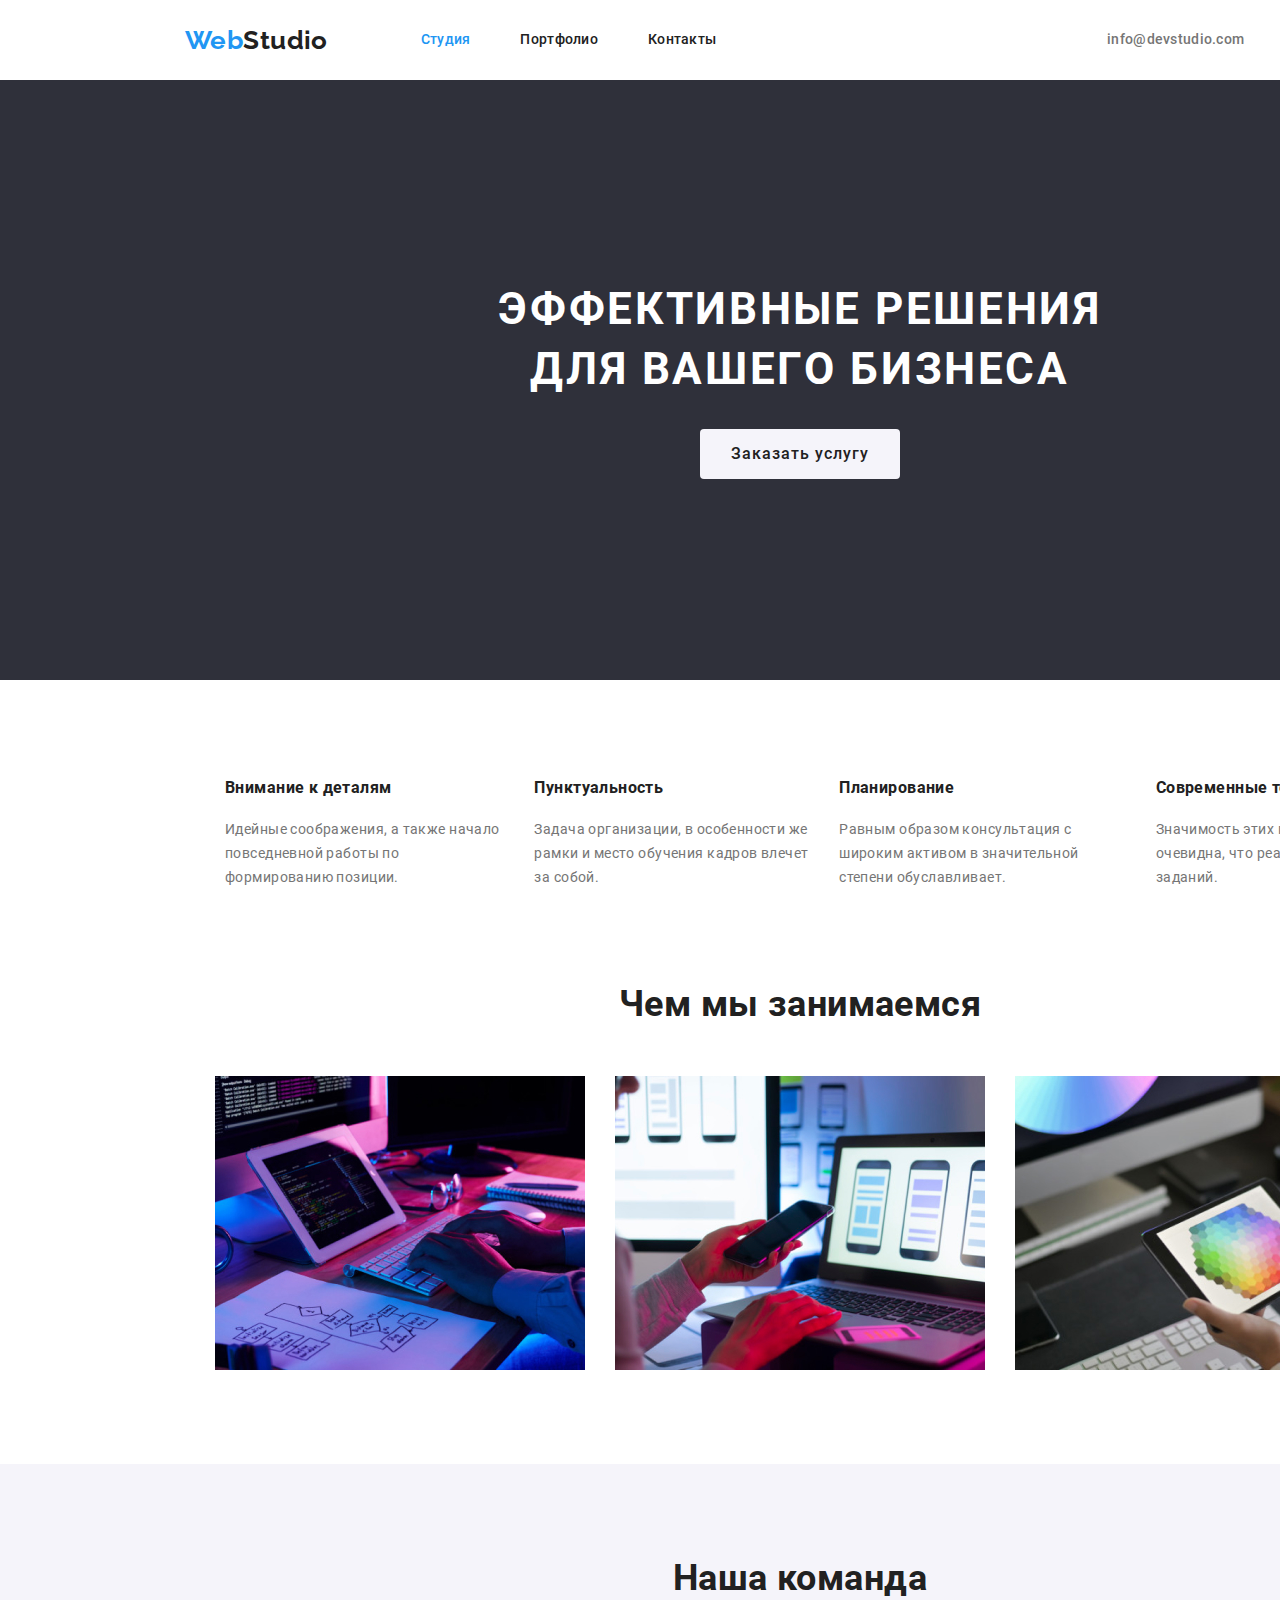
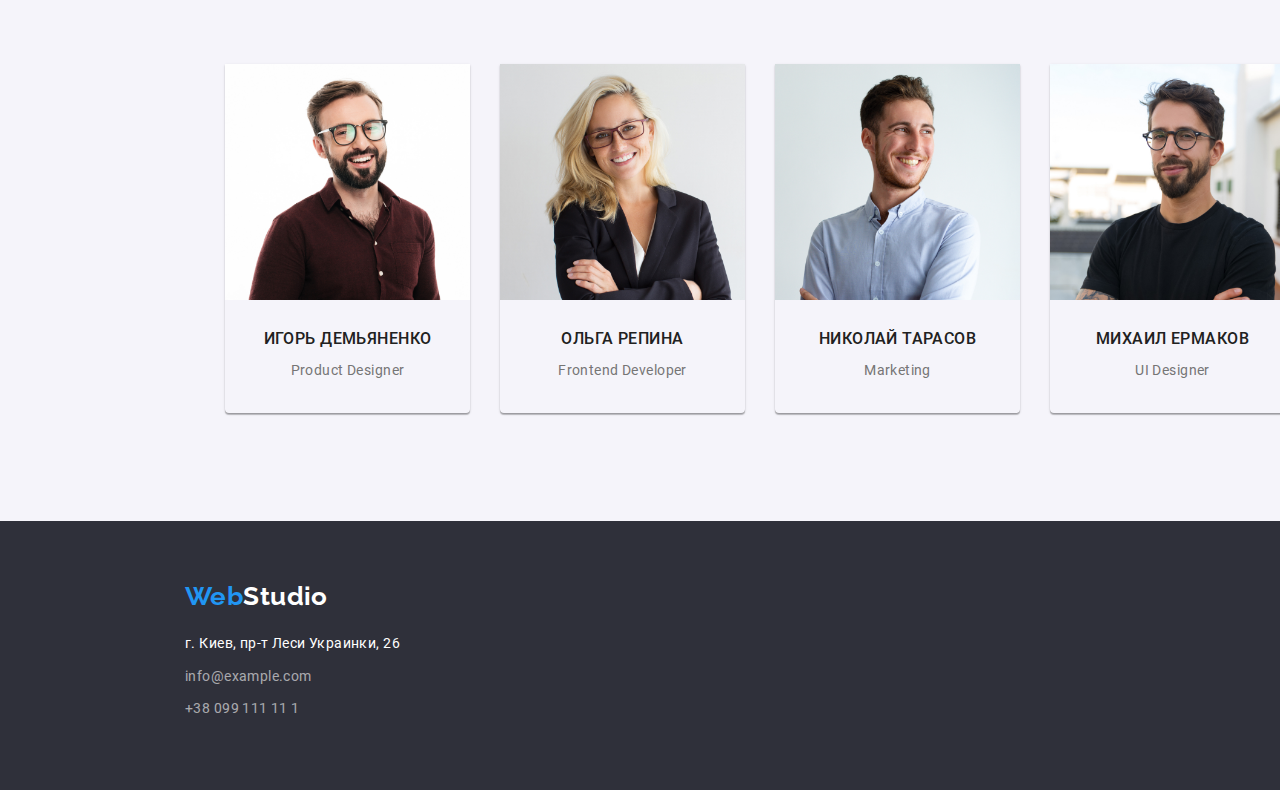
==== index.html @ dc30c41e "Start case" ====
<!DOCTYPE html>
<html lang="ru">
  <head>
    <meta charset="UTF-8" />
    <meta name="viewport" content="width=device-width, initial-scale=1.0" />
    <title>WebStudio</title>
    <link href="https://fonts.googleapis.com/css2?family=Raleway:wght@700&display=swap" rel="stylesheet">
    <link rel="stylesheet" href="normalize.css">
    <link rel="stylesheet" href="./css/styles.css" />
  </head>
  <body>
    <div class="container header-container">
    <header class="header">
      <nav class="header-items main-1200">
        <a href="#company" class="link-logo-h"><span class="web">Web</span>Studio</a>
        <ul class="menu">
          <li class="menu-item"><a href="index.html" class="menu-nav studio">Студия</a></li>
          <li class="menu-item"><a href="portfolio.html" class="menu-nav">Портфолио</a></li>
          <li class="menu-item"><a href="#contacts" class="menu-nav">Контакты</a></li>
        </ul>
        <ul class="auth">
          <li class="auth-item"><a href="mailto:info@devstudio.com" class="e-address">info@devstudio.com</a></li>
          <li class="auth-item"><a href="tel:+380961111111" class="e-address">+38 096 111 11 11</a></li>
        </ul>
      </nav>
    </header>
  </div>
    <main>
    <div class="container">
      <section class="hero">
        <h1 class="hero-title main-1200">эффективные решения <br>для вашего бизнеса</h1>
        <button class="btn">Заказать услугу</button>
      </section>
    </div>
    <div class="container">
      <section class="CompanyValues main-1200">
        <h2 hidden>Скрытый Заголовок</h2>
        <ul class="menu-values">
          <li class="values">
            <h3 class="features">Внимание к деталям</h3>
            <p class="main-text">
              Идейные соображения, а также начало повседневной работы по
              формированию позиции.
            </p></li>
          <li class="values">
            <h3 class="features">Пунктуальность</h3>
            <p class="main-text">
              Задача организации, в особенности же рамки и место обучения кадров
              влечет за собой.
            </p></li>
          <li class="values">
            <h3 class="features">Планирование</h3>
            <p class="main-text">
              Равным образом консультация с широким активом в значительной степени
              обуславливает.
            </p></li>
          <li class="values">
            <h3 class="features">Современные технологии</h3>
            <p class="main-text">
              Значимость этих проблем настолько очевидна, что реализация плановых
              заданий.
            </p></li>
        </ul>
        </section>
      </div>
      <div class="container">
        <section class="main-1200">
          <h2 class="section-title">Чем мы занимаемся</h2>
          <ul class="our-work">
            <li><img src="images/img(7).jpg" width="370" height="294" alt="ПК" /></li>
            <li><img src="images/img(1).jpg" width="370" height="294" alt="Лептоп" /></li>
            <li><img src="images/img(2).jpg" width="370" height="294" alt="Таблет" /></li>
          </ul>
        </section>
      </div>
      <div class="container our-crew">
      <section class="main-1200"> 
          <h2 class="section-title team-members">Наша команда</h2>
        <ul class="team">
            <li class="members">
              <img src="images/img(3).jpg" width="270" height="260" alt="Игорь Демьяненко" />
              <h3 class="names">Игорь Демьяненко</h3>
                <p class="profession" lang="en">Product Designer</p></li>
            <li class="members">
              <img src="images/img(4).jpg" width="270" height="260" alt="Ольга Репина" />
              <h3 class="names">Ольга Репина</h3>
                <p class="profession" lang="en">Frontend Developer</p></li>
            <li class="members">
              <img src="images/img(5).jpg" width="270" height="260" alt="Николай тарасов" />
              <h3 class="names">Николай тарасов</h3>
                <p class="profession" lang="en">Marketing</p></li>
            <li class="members">
              <img src="images/img(6).jpg" width="270" height="260" alt="Михаил Ермаков" />
              <h3 class="names">Михаил Ермаков</h3>
                <p class="profession" lang="en">UI Designer</p></li>
          </ul>
        </section>
      </div>
      </main>
      <div class="container">
      <footer class="basement">
        <div class="main-1200">
        <a href="#company" class="link-logo-f"><span class="web">Web</span>Studio</a>
      <address class="address-accent">
        <ul class="menu-address">
          <li class="item-address"><a href="https://goo.gl/maps/876GTmh62noZVfSe7" target="blank" rel="noopener noreferer" class="link-address">г. Киев, пр-т Леси Украинки, 26
            </a></li>
          <li class="item-address"><a href="mailto:" class="link-footer">info@example.com</a></li>
          <li class="item-address"><a href="tel:+38099111111" class="link-footer">+38 099 111 11 1</a></li>
        </ul>
      </address>
      </div>
    </footer>
    </div>
  </body>
</html>
---- css/styles.css ----
/* roboto-regular - latin_cyrillic */
@font-face {
  font-family: "Roboto";
  font-style: normal;
  font-weight: 400;
  src: url("../fonts/roboto/roboto/roboto-v20-latin_cyrillic-regular.eot"); /* IE9 Compat Modes */
  src: local("Roboto"), local("Roboto-Regular"),
    url("../fonts/roboto/roboto-v20-latin_cyrillic-regular.eot?#iefix")
      format("embedded-opentype"),
    /* IE6-IE8 */ url("../fonts/roboto/roboto-v20-latin_cyrillic-regular.woff2")
      format("woff2"),
    /* Super Modern Browsers */
      url("../fonts/roboto/roboto-v20-latin_cyrillic-regular.woff")
      format("woff"),
    /* Modern Browsers */
      url("../fonts/roboto/roboto-v20-latin_cyrillic-regular.ttf")
      format("truetype"),
    /* Safari, Android, iOS */
      url("../fonts/roboto/roboto-v20-latin_cyrillic-regular.svg#Roboto")
      format("svg"); /* Legacy iOS */
}
/* roboto-500 - latin_cyrillic */
@font-face {
  font-family: "Roboto";
  font-style: normal;
  font-weight: 500;
  src: url("../fonts/roboto/roboto-v20-latin_cyrillic-500.eot"); /* IE9 Compat Modes */
  src: local("Roboto Medium"), local("Roboto-Medium"),
    url("../fonts/roboto/roboto-v20-latin_cyrillic-500.eot?#iefix")
      format("embedded-opentype"),
    /* IE6-IE8 */ url("../fonts/roboto/roboto-v20-latin_cyrillic-500.woff2")
      format("woff2"),
    /* Super Modern Browsers */
      url("../fonts/roboto/roboto-v20-latin_cyrillic-500.woff") format("woff"),
    /* Modern Browsers */
      url("../fonts/roboto/roboto-v20-latin_cyrillic-500.ttf")
      format("truetype"),
    /* Safari, Android, iOS */
      url("../fonts/roboto/roboto-v20-latin_cyrillic-500.svg#Roboto")
      format("svg"); /* Legacy iOS */
}
/* roboto-700 - latin_cyrillic */
@font-face {
  font-family: "Roboto";
  font-style: normal;
  font-weight: 700;
  src: url("../fonts/roboto/roboto-v20-latin_cyrillic-700.eot"); /* IE9 Compat Modes */
  src: local("Roboto Bold"), local("Roboto-Bold"),
    url("../fonts/roboto/roboto-v20-latin_cyrillic-700.eot?#iefix")
      format("embedded-opentype"),
    /* IE6-IE8 */ url("../fonts/roboto/roboto-v20-latin_cyrillic-700.woff2")
      format("woff2"),
    /* Super Modern Browsers */
      url("../fonts/roboto/roboto-v20-latin_cyrillic-700.woff") format("woff"),
    /* Modern Browsers */
      url("../fonts/roboto/roboto-v20-latin_cyrillic-700.ttf")
      format("truetype"),
    /* Safari, Android, iOS */
      url("../fonts/roboto/roboto-v20-latin_cyrillic-700.svg#Roboto")
      format("svg"); /* Legacy iOS */
}

:root {
  --main-text-cl: #212121;
  --accent-text-cl: #2196f3;
  --grey: #757575;
  --white: #ffffff;
  --background: #2f303a;
  --footer: rgba(255, 255, 255, 0.6);
  --button: #f5f4fa;
  --body-background: #ffffff;
  --section-crew: #f5f4fa;
}
html {
  box-sizing: border-box;
}
body {
  font-family: "Roboto", sans-serif;
  font-size: 14px;
  line-height: 1.71;
  letter-spacing: 0.03em;
  color: var(--main-text-cl);
  background-color: var(--body-background);
  margin: 0px;
  padding: 0px;
}
h1,
h2,
h3,
p {
  margin-top: 0;
}
img {
  display: block;
  height: auto;
  max-width: 100%;
}
.visually-hidden {
  position: absolute !important;
  clip: rect(1px 1px 1px 1px);
  clip: rect(1px, 1px, 1px, 1px);
  padding: 0 !important;
  border: 0 !important;
  height: 1px !important;
  width: 1px !important;
  overflow: hidden;
}

.container {
  width: 1600px;
  margin-right: auto;
  margin-left: auto;
}
.header {
  background-color: var(--white);
  display: flex;
  align-items: center;
  height: 80px;
  justify-content: left;
}
.link-logo-h {
  font-family: "Raleway", sans-serif;
  font-weight: 700;
  font-size: 26px;
  line-height: 1.19;
  text-decoration: none;
  font-style: normal;
  color: var(--main-text-cl);
}
ul {
  list-style: none;
}
.header-items {
  display: flex;
  align-items: center;
}

.menu {
  display: inline-block;
  display: flex;
  padding: 0px;
  padding-left: 93px;
}
.menu li:not(:last-child) {
  padding-right: 50px;
}

.menu-nav {
  font-weight: 500;
  line-height: 1.142px;
  letter-spacing: 0.02em;
  text-decoration: none;
  font-style: normal;
  color: inherit;
  display: block;
}
.auth li:not(:last-child) {
  /* margin-right: 50px; */
  padding-right: 50px;
}
.auth {
  display: flex;
  margin-left: auto;
}

.e-address {
  font-weight: 500;
  line-height: 1.142px;
  letter-spacing: 0.02em;
  color: inherit;
  text-decoration: none;
  color: var(--grey);
}
.hero {
  background-color: var(--background);
  height: 600px;
  text-align: center;
}
.hero-title {
  color: var(--white);
  font-weight: 900;
  font-size: 44px;
  line-height: 1.36;
  letter-spacing: 0.06em;
  text-transform: uppercase;
  background-color: var(--background);
  text-align: center;
  padding-top: 200px;
}
.btn {
  font-family: inherit;
  font-weight: 500;
  font-size: 16px;
  line-height: 1.87;
  align-items: center;
  text-align: center;
  letter-spacing: 0.06em;
  color: var(--main-text-cl);
  background-color: var(--button);
  border-radius: 4px;
  border-color: inherit;
  box-shadow: none;
  border: none;
  width: 200px;
  height: 50px;
}
.btn-nav:hover,
.btn-nav:focus,
.btn:hover,
.btn:focus {
  color: var(--white);
  background-color: var(--accent-text-cl);
  font-weight: 700;
}
.menu-values {
  display: flex;
  padding-top: 94px;
  padding-bottom: 94px;
  justify-content: center;
  margin: 0;
}
.values {
  /* width: 270px; */
}
.values:not(:last-child) {
  padding-right: 30px;
}
.featues {
  padding-bottom: 10px;
}
.main-text {
  line-height: 1.71;
  letter-spacing: 0.03em;
  color: var(--grey);
  margin: 0;
}
.section-title {
  font-weight: 700;
  font-size: 36px;
  text-align: center;
  line-height: 1.166;
  color: var(--main-text-cl);
  padding-bottom: 50px;
  margin: 0;
}
.our-work {
  display: flex;
  justify-content: center;
  padding: 0;
  margin: 0;
  padding-bottom: 94px;
}
.our-work li:not(:last-child) {
  padding-right: 30px;
}
.our-crew {
  background-color: var(--section-crew);
  padding-top: 94px;
  padding-bottom: 94px;
}

/* .team-members {
  box-sizing: border-box;
  margin-right: 30px;
  width: calc(100% / 4 - 30px);
} */
.team {
  display: flex;
  flex-wrap: wrap;
  margin-right: -30px;
  /* justify-content: center; */
}
.members {
  box-sizing: border-box;
  text-align: center;
  flex-basis: calc(100% / 4 - 60px);
  box-shadow: 0px 1px 3px rgba(0, 0, 0, 0.12), 0px 1px 1px rgba(0, 0, 0, 0.14),
    0px 2px 1px rgba(0, 0, 0, 0.2);
  border-radius: 0px 0px 4px 4px;
  justify-content: center;
  padding-bottom: 30px;
  margin-right: 30px;
  margin-top: 0;
  margin-bottom: 0;
}
.names {
  font-style: normal;
  font-weight: 500;
  line-height: 1.14;
  text-transform: uppercase;
  padding-bottom: 10px;
  padding-top: 30px;
  margin: 0;
}
.profession {
  color: var(--grey);
  margin: 0;
  padding-bottom: 30;
}
.basement {
  background-color: var(--background);
  color: var(--white);
  display: flex;
  flex-direction: column;
}
.link-address {
  font-style: normal;
  text-decoration: none;
  color: var(--white);
  font-family: Roboto;
}
.link-footer {
  color: var(--footer);
  font-style: normal;
  text-decoration: none;
}
.link-footer:hover,
.link-address:hover,
.link-footer:focus,
.link-address:focus,
nav .studio,
nav .portfolio,
nav .contacts,
.menu-nav:hover,
.menu-nav:focus,
.e-address:hover,
.e-address:focus {
  color: var(--accent-text-cl);
}
.menu-nav a.current:visited {
  color: var(--accent-text-cl);
}

.link-logo-f {
  display: inline-block;
  font-family: "Raleway", sans-serif;
  font-weight: 700;
  font-size: 26px;
  line-height: 1.19;
  text-decoration: none;
  font-style: normal;
  color: var(--white);
  margin: 0;
  padding: 0;

  padding-top: 60px;
  padding-bottom: 20px;
}
.menu-address {
  margin: 0;
  padding: 0;
  padding-bottom: 60px;
}
.item-address {
  padding-bottom: 9px;
}
.menu-address .item-address :not(:last-child) {
  display: inline-block;
  padding-bottom: 9px;
}
.web {
  color: var(--accent-text-cl);
}

/* Styles for portfolio page */
.btn-box {
  display: inline-block;
  display: flex;
  justify-content: center;
  padding-bottom: 50px;
  padding-top: 174px;
  margin: 0;
}
.btn-nav {
  font-family: inherit;
  font-weight: 500;
  font-size: 16px;
  line-height: 1.87;
  align-items: center;
  text-align: center;
  letter-spacing: 0.06em;
  color: var(--main-text-cl);
  background-color: var(--button);
  border-radius: 4px;
  border-color: inherit;
  box-shadow: none;
  background: #f5f4fa;
  border: none;
  padding: 6px 22px;
}
.btn-box li:not(:last-child) {
  margin-right: 8px;
}
.projects-headline {
  font-weight: 700;
  font-size: 18px;
  line-height: 2;
  letter-spacing: 0.06em;
  color: var(--main-text-cl);
  padding-top: 20px;
  padding-left: 24px;
  padding-right: 4px;
  margin: 0;
}
.menu-projects {
  display: flex;
  flex-wrap: wrap;
  margin-top: 0;
  margin-bottom: 0;
  margin-right: -30px;
  margin-bottom: -30;
  padding-bottom: 94px;
  justify-content: center;
}
.projects {
  box-sizing: border-box;
  width: 370px;
  border: 1px solid #eeeeee;
  margin-right: 30px;
  width: calc(100% / 3 - 30px);
  margin-bottom: 30px;
}

.menu-projects:nth-child(3n) {
  margin-right: 0;
}
/* .menu-projects:nth-last-child(-n + 3) {
  margin-bottom: 0;
} */
.menu-projects:not(:nth-last-child(-n + 3)) {
  margin-bottom: 0px;
}

.direction {
  margin: 0;
  display: inline-block;
  text-decoration: none;
  font-style: normal;
  padding-left: 24px;
  padding-bottom: 20px;
  color: var(--grey);
}
.projects-link {
  font-style: normal;
  text-decoration: none;
}
.portfolio-section {
  padding-bottom: 0;
}
.main-1200 {
  width: 1230px;
  margin-right: auto;
  margin-left: auto;
  padding-left: 15px;
  padding-right: 15px;
}
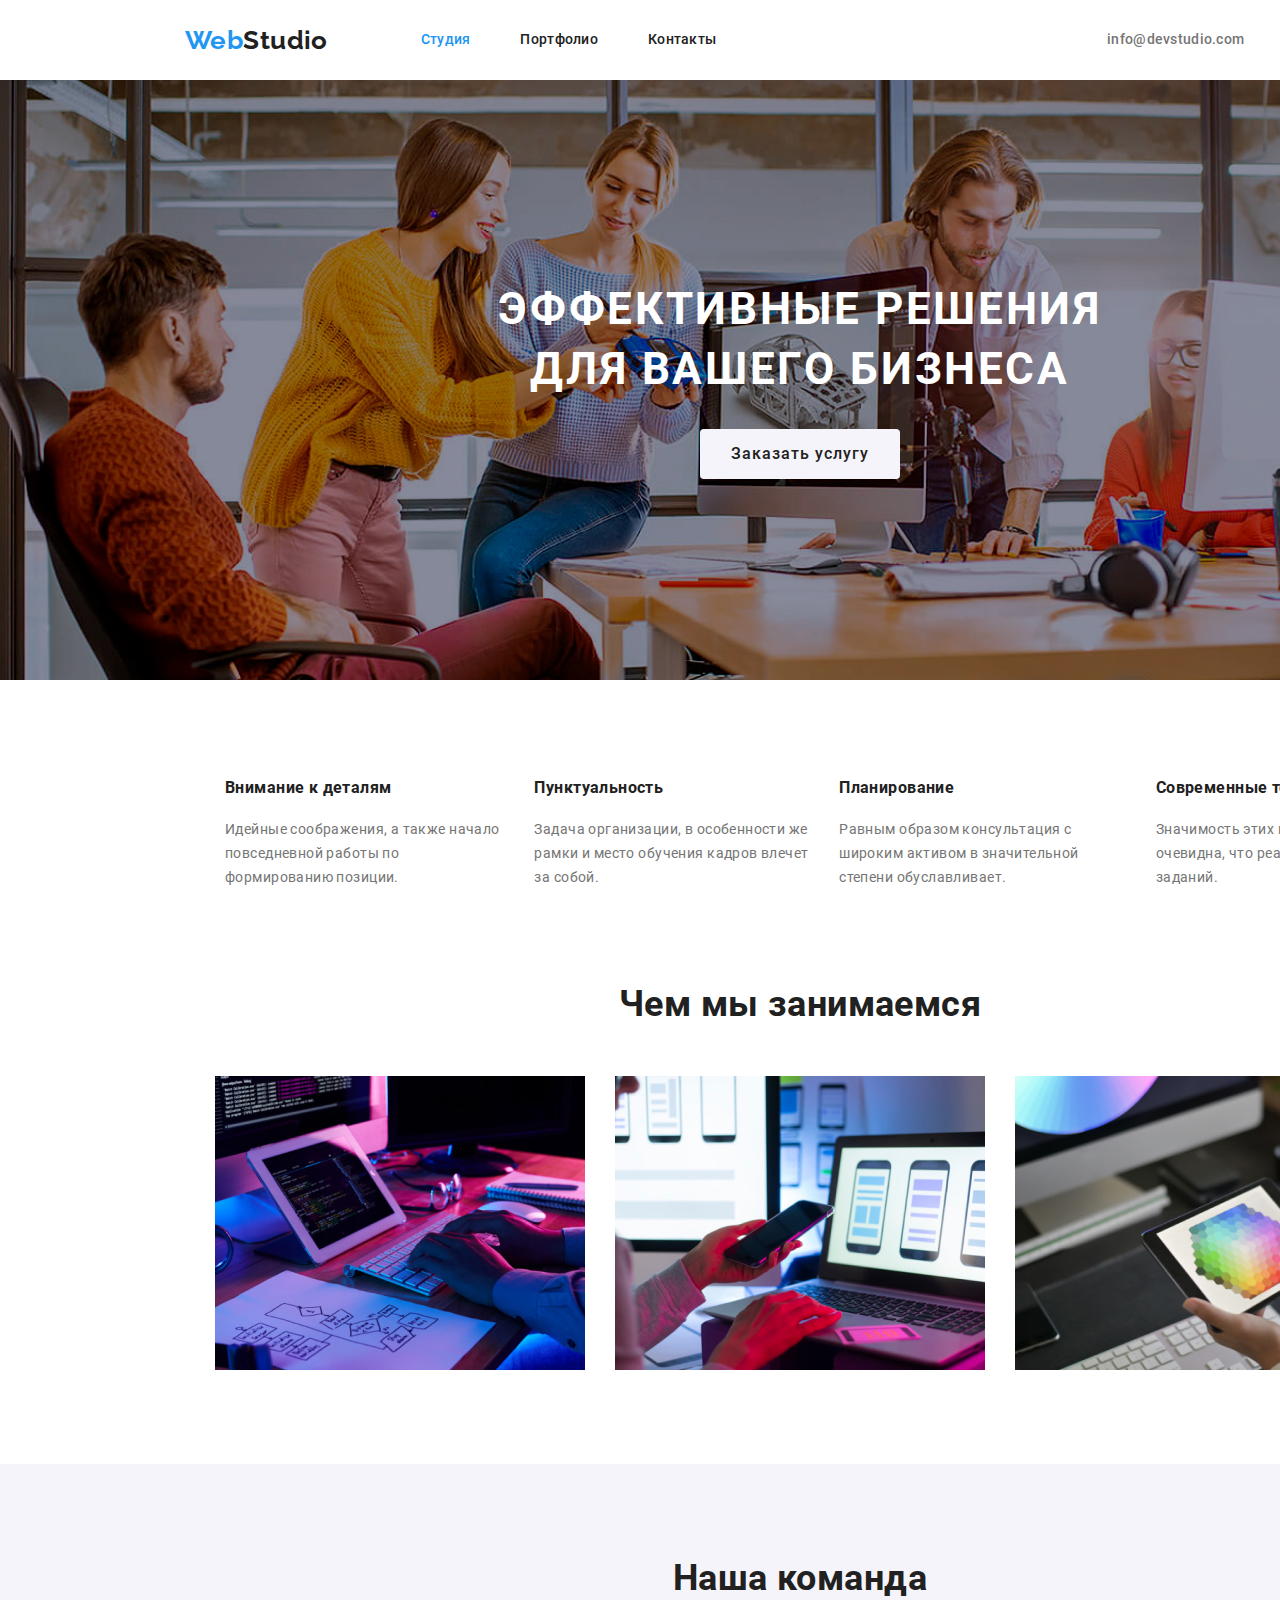
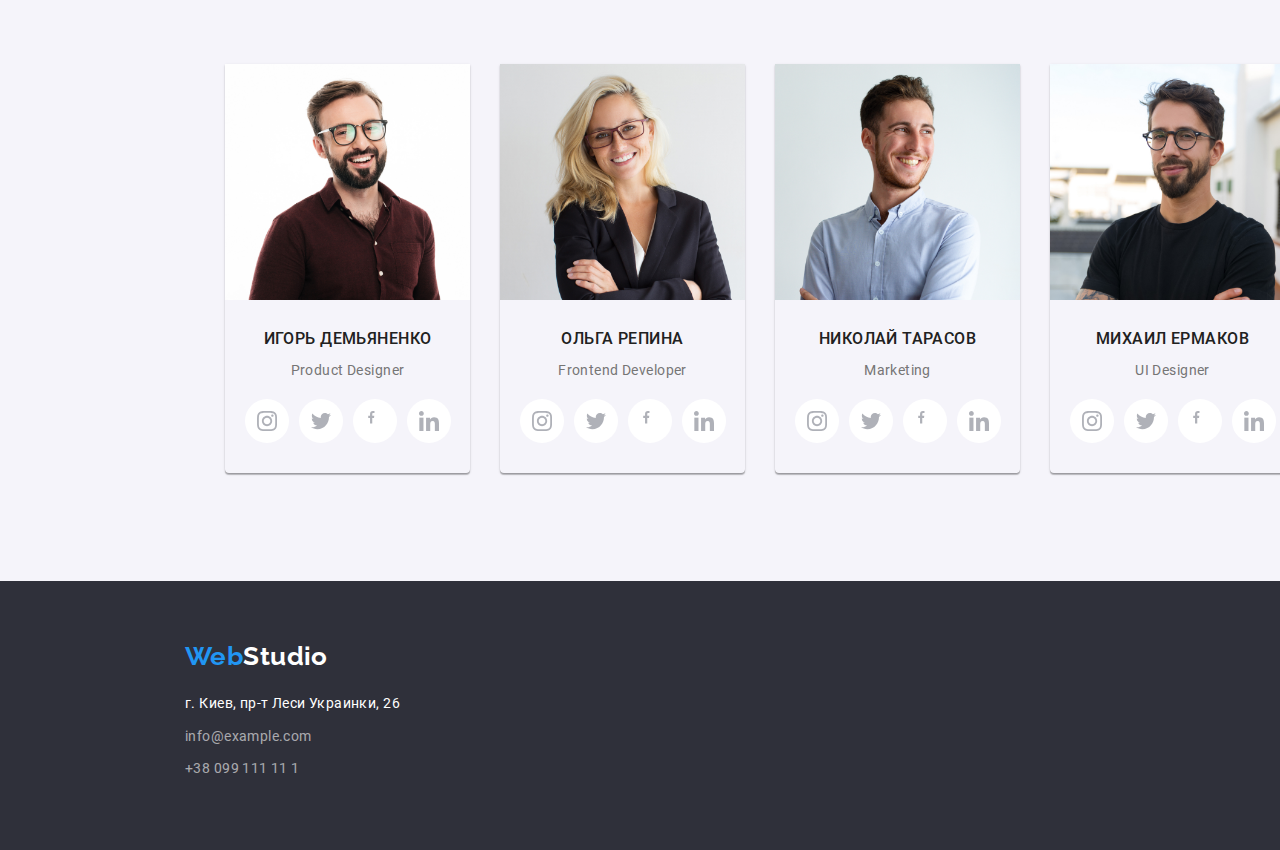
==== commit 557b5118: "icons commit" ====
--- a/index.html
+++ b/index.html
@@ -19,8 +19,8 @@
           <li class="menu-item"><a href="#contacts" class="menu-nav">Контакты</a></li>
         </ul>
         <ul class="auth">
-          <li class="auth-item"><a href="mailto:info@devstudio.com" class="e-address">info@devstudio.com</a></li>
-          <li class="auth-item"><a href="tel:+380961111111" class="e-address">+38 096 111 11 11</a></li>
+          <li class="auth-item"><a href="mailto:info@devstudio.com" class="e-address ">info@devstudio.com</a></li>
+          <li class="auth-item"><a href="tel:+380961111111" class="e-address ">+38 096 111 11 11</a></li>
         </ul>
       </nav>
     </header>
@@ -29,7 +29,7 @@
     <div class="container">
       <section class="hero">
         <h1 class="hero-title main-1200">эффективные решения <br>для вашего бизнеса</h1>
-        <button class="btn">Заказать услугу</button>
+        <button class="hero-button">Заказать услугу</button>
       </section>
     </div>
     <div class="container">
@@ -80,19 +80,140 @@
             <li class="members">
               <img src="images/img(3).jpg" width="270" height="260" alt="Игорь Демьяненко" />
               <h3 class="names">Игорь Демьяненко</h3>
-                <p class="profession" lang="en">Product Designer</p></li>
+                <p class="profession" lang="en">Product Designer</p>
+             <ul class="social-icons">
+               <li class="social-icon">
+                 <a class="social-link" href="" target="blank" rel="noopener norferer" aria-label="instagram">
+                   <svg class="social-icons-svg">
+                     <use href="./images/svg/sprite.svg#instagram"></use>
+                   </svg>
+                 </a>
+               </li>
+              <li class="social-icon">
+                <a class="social-link" href="" target="blank" rel="noopener norferer" aria-label="twitter">
+                  <svg class="social-icons-svg">
+                    <use href="./images/svg/sprite.svg#twitter"></use>
+                  </svg>
+                </a>
+              </li>
+              <li class="social-icon">
+                <a class="social-link" href="" target="blank" rel="noopener norferer" aria-label="facebook">
+                  <svg class="social-icons-svg">
+                    <use href="./images/svg/sprite.svg#facebook"></use>
+                  </svg>
+                </a>
+              </li>
+              <li class="social-icon">
+                <a class="social-link" href="" target="blank" rel="noopener norferer" aria-label="linkedin">
+                  <svg class="social-icons-svg">
+                    <use href="./images/svg/sprite.svg#linkedin"></use>
+                  </svg>
+                </a>
+              </li>
+             </ul>
+              </li>
             <li class="members">
               <img src="images/img(4).jpg" width="270" height="260" alt="Ольга Репина" />
               <h3 class="names">Ольга Репина</h3>
-                <p class="profession" lang="en">Frontend Developer</p></li>
+                <p class="profession" lang="en">Frontend Developer</p>
+              <ul class="social-icons">
+                <li class="social-icon">
+                  <a class="social-link" href="" target="blank" rel="noopener norferer" aria-label="instagram">
+                    <svg class="social-icons-svg">
+                      <use href="./images/svg/sprite.svg#instagram"></use>
+                    </svg>
+                  </a>
+                </li>
+                <li class="social-icon">
+                  <a class="social-link" href="" target="blank" rel="noopener norferer" aria-label="twitter">
+                    <svg class="social-icons-svg">
+                      <use href="./images/svg/sprite.svg#twitter"></use>
+                    </svg>
+                  </a>
+                </li>
+                <li class="social-icon">
+                  <a class="social-link" href="" target="blank" rel="noopener norferer" aria-label="facebook">
+                    <svg class="social-icons-svg">
+                      <use href="./images/svg/sprite.svg#facebook"></use>
+                    </svg>
+                  </a>
+                </li>
+                <li class="social-icon">
+                  <a class="social-link" href="" target="blank" rel="noopener norferer" aria-label="linkedin">
+                    <svg class="social-icons-svg">
+                      <use href="./images/svg/sprite.svg#linkedin"></use>
+                    </svg>
+                  </a>
+                </li>
+              </ul></li>
             <li class="members">
               <img src="images/img(5).jpg" width="270" height="260" alt="Николай тарасов" />
               <h3 class="names">Николай тарасов</h3>
-                <p class="profession" lang="en">Marketing</p></li>
+                <p class="profession" lang="en">Marketing</p>
+              <ul class="social-icons">
+                <li class="social-icon">
+                  <a class="social-link" href="" target="blank" rel="noopener norferer" aria-label="instagram">
+                    <svg class="social-icons-svg">
+                      <use href="./images/svg/sprite.svg#instagram"></use>
+                    </svg>
+                  </a>
+                </li>
+                <li class="social-icon">
+                  <a class="social-link" href="" target="blank" rel="noopener norferer" aria-label="twitter">
+                    <svg class="social-icons-svg">
+                      <use href="./images/svg/sprite.svg#twitter"></use>
+                    </svg>
+                  </a>
+                </li>
+                <li class="social-icon">
+                  <a class="social-link" href="" target="blank" rel="noopener norferer" aria-label="facebook">
+                    <svg class="social-icons-svg">
+                      <use href="./images/svg/sprite.svg#facebook"></use>
+                    </svg>
+                  </a>
+                </li>
+                <li class="social-icon">
+                  <a class="social-link" href="" target="blank" rel="noopener norferer" aria-label="linkedin">
+                    <svg class="social-icons-svg">
+                      <use href="./images/svg/sprite.svg#linkedin"></use>
+                    </svg>
+                  </a>
+                </li>
+              </ul></li>
             <li class="members">
               <img src="images/img(6).jpg" width="270" height="260" alt="Михаил Ермаков" />
               <h3 class="names">Михаил Ермаков</h3>
-                <p class="profession" lang="en">UI Designer</p></li>
+                <p class="profession" lang="en">UI Designer</p>
+              <ul class="social-icons">
+                <li class="social-icon">
+                  <a class="social-link" href="" target="blank" rel="noopener norferer" aria-label="instagram">
+                    <svg class="social-icons-svg">
+                      <use href="./images/svg/sprite.svg#instagram"></use>
+                    </svg>
+                  </a>
+                </li>
+                <li class="social-icon">
+                  <a class="social-link" href="" target="blank" rel="noopener norferer" aria-label="twitter">
+                    <svg class="social-icons-svg">
+                      <use href="./images/svg/sprite.svg#twitter"></use>
+                    </svg>
+                  </a>
+                </li>
+                <li class="social-icon">
+                  <a class="social-link" href="" target="blank" rel="noopener norferer" aria-label="facebook">
+                    <svg class="social-icons-svg">
+                      <use href="./images/svg/sprite.svg#facebook"></use>
+                    </svg>
+                  </a>
+                </li>
+                <li class="social-icon">
+                  <a class="social-link" href="" target="blank" rel="noopener norferer" aria-label="linkedin">
+                    <svg class="social-icons-svg">
+                      <use href="./images/svg/sprite.svg#linkedin"></use>
+                    </svg>
+                  </a>
+                </li>
+              </ul></li>
           </ul>
         </section>
       </div>
--- a/css/styles.css
+++ b/css/styles.css
@@ -175,6 +175,15 @@
   background-color: var(--background);
   height: 600px;
   text-align: center;
+  background-size: cover;
+  background-repeat: no-repeat;
+  background-position: center;
+  background-image: linear-gradient(
+    to right,
+    rgba(47, 48, 58, 0.4),
+    rgba(47, 48, 58, 0.4)
+  );
+  background-image: url(../images/background.png);
 }
 .hero-title {
   color: var(--white);
@@ -183,11 +192,10 @@
   line-height: 1.36;
   letter-spacing: 0.06em;
   text-transform: uppercase;
-  background-color: var(--background);
   text-align: center;
   padding-top: 200px;
 }
-.btn {
+.hero-button {
   font-family: inherit;
   font-weight: 500;
   font-size: 16px;
@@ -206,8 +214,8 @@
 }
 .btn-nav:hover,
 .btn-nav:focus,
-.btn:hover,
-.btn:focus {
+.hero-button:hover,
+.hero-button:focus {
   color: var(--white);
   background-color: var(--accent-text-cl);
   font-weight: 700;
@@ -292,10 +300,38 @@
   padding-top: 30px;
   margin: 0;
 }
+
+.social-icons {
+  padding: 0;
+  display: flex;
+  justify-content: center;
+}
 .profession {
   color: var(--grey);
   margin: 0;
-  padding-bottom: 30;
+  display: block;
+  margin-bottom: 16px;
+}
+.social-icon:not(:last-child) {
+  margin-right: 10px;
+}
+.social-link {
+  display: flex;
+  justify-content: center;
+  align-items: center;
+  width: 44px;
+  height: 44px;
+  background-color: #fff;
+  border-radius: 50%;
+}
+.social-link:hover .social-icons-svg,
+.social-link:focus .social-icons-svg {
+  fill: var(--accent-text-cl);
+}
+.social-icons-svg {
+  width: 20px;
+  height: 20px;
+  fill: #afb1b8;
 }
 .basement {
   background-color: var(--background);
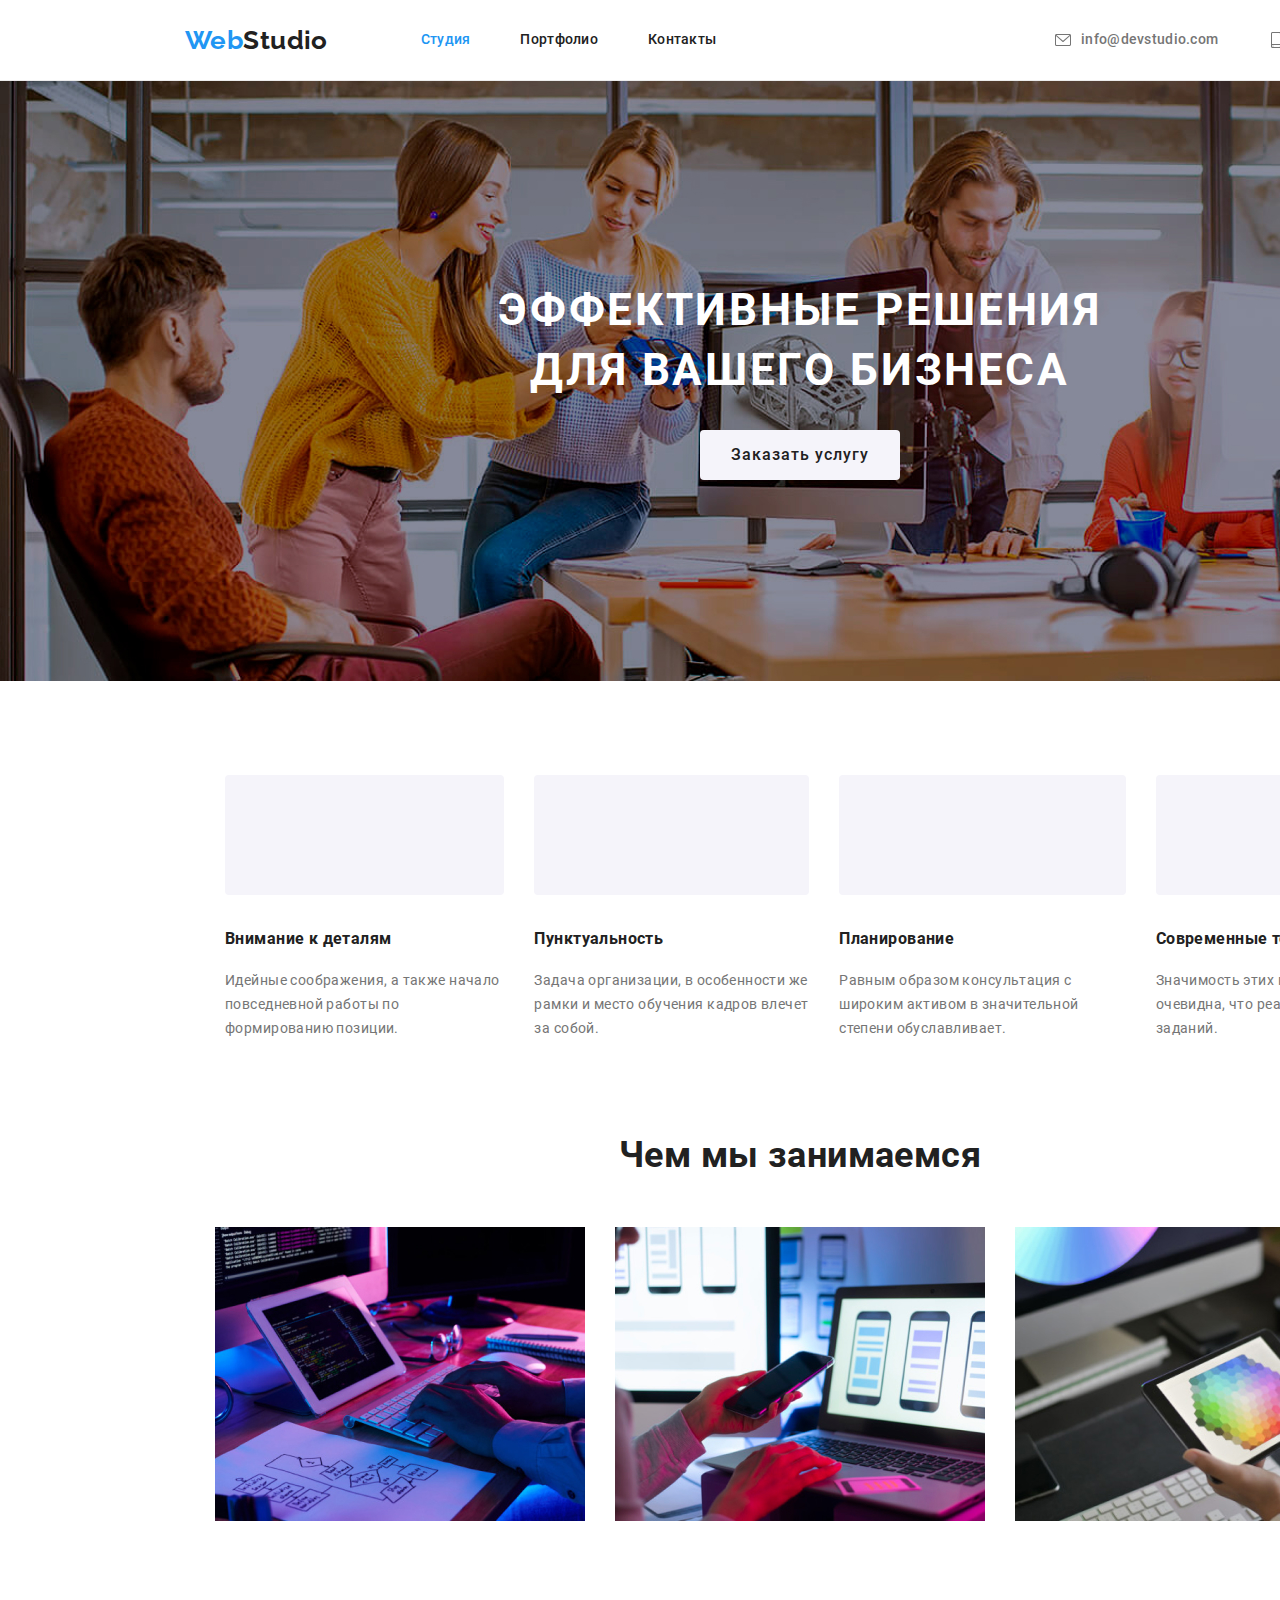
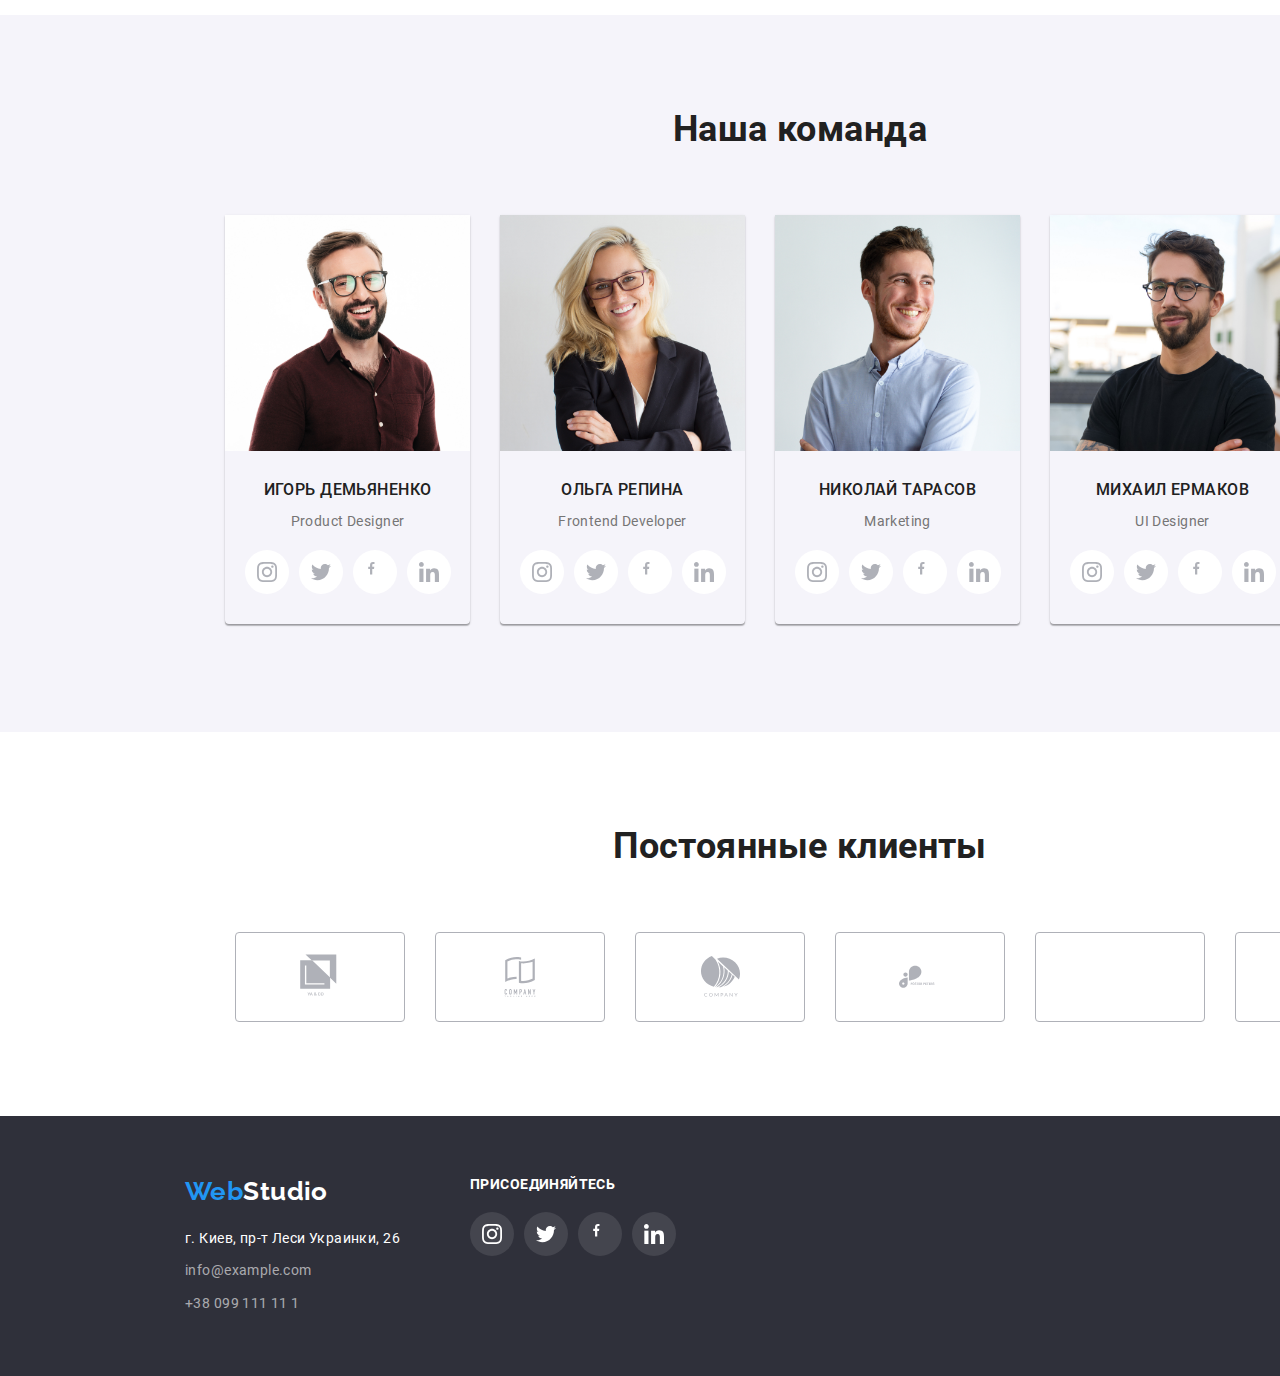
==== commit 4eedf31a: "ready homework" ====
--- a/index.html
+++ b/index.html
@@ -1,15 +1,17 @@
 <!DOCTYPE html>
 <html lang="ru">
-  <head>
-    <meta charset="UTF-8" />
-    <meta name="viewport" content="width=device-width, initial-scale=1.0" />
-    <title>WebStudio</title>
-    <link href="https://fonts.googleapis.com/css2?family=Raleway:wght@700&display=swap" rel="stylesheet">
-    <link rel="stylesheet" href="normalize.css">
-    <link rel="stylesheet" href="./css/styles.css" />
-  </head>
-  <body>
-    <div class="container header-container">
+
+<head>
+  <meta charset="UTF-8" />
+  <meta name="viewport" content="width=device-width, initial-scale=1.0" />
+  <title>WebStudio</title>
+  <link href="https://fonts.googleapis.com/css2?family=Raleway:wght@700&display=swap" rel="stylesheet">
+  <link rel="stylesheet" href="normalize.css">
+  <link rel="stylesheet" href="./css/styles.css" />
+</head>
+
+<body>
+  <div class="container header-container">
     <header class="header">
       <nav class="header-items main-1200">
         <a href="#company" class="link-logo-h"><span class="web">Web</span>Studio</a>
@@ -19,13 +21,22 @@
           <li class="menu-item"><a href="#contacts" class="menu-nav">Контакты</a></li>
         </ul>
         <ul class="auth">
-          <li class="auth-item"><a href="mailto:info@devstudio.com" class="e-address ">info@devstudio.com</a></li>
-          <li class="auth-item"><a href="tel:+380961111111" class="e-address ">+38 096 111 11 11</a></li>
+          <li class="auth-item">
+            <a href="mailto:info@devstudio.com" class="e-address ">
+              <svg class="contact-icons-svg envelope">
+                <use href="./images/svg/sprite.svg#envelope"></use>
+              </svg> info@devstudio.com</a></li>
+          <li class="auth-item">
+            <a href="tel:+380961111111" class="e-address ">
+              <svg class="contact-icons-svg smartphone">
+                <use href="./images/svg/sprite.svg#smartphone"></use>
+              </svg> +38 096 111 11 11</a>
+          </li>
         </ul>
       </nav>
     </header>
   </div>
-    <main>
+  <main>
     <div class="container">
       <section class="hero">
         <h1 class="hero-title main-1200">эффективные решения <br>для вашего бизнеса</h1>
@@ -37,58 +48,82 @@
         <h2 hidden>Скрытый Заголовок</h2>
         <ul class="menu-values">
           <li class="values">
+            <div class="icon-box">
+              <svg class="value-icons-svg antenna">
+                <use href="./images/svg/sprite.svg#antenna"></use>
+              </svg>
+            </div>
             <h3 class="features">Внимание к деталям</h3>
             <p class="main-text">
               Идейные соображения, а также начало повседневной работы по
               формированию позиции.
-            </p></li>
+            </p>
+          </li>
           <li class="values">
+            <div class="icon-box">
+              <svg class="value-icons-svg clock">
+                <use href="./images/svg/sprite.svg#clock"></use>
+              </svg>
+            </div>
             <h3 class="features">Пунктуальность</h3>
             <p class="main-text">
               Задача организации, в особенности же рамки и место обучения кадров
               влечет за собой.
-            </p></li>
+            </p>
+          </li>
           <li class="values">
+            <div class="icon-box">
+              <svg class="value-icons-svg diagram">
+                <use href="./images/svg/sprite.svg#diagram"></use>
+              </svg>
+            </div>
             <h3 class="features">Планирование</h3>
             <p class="main-text">
               Равным образом консультация с широким активом в значительной степени
               обуславливает.
-            </p></li>
+            </p>
+          </li>
           <li class="values">
+            <div class="icon-box">
+              <svg class="value-icons-svg astronaut">
+                <use href="./images/svg/sprite.svg#astronaut"></use>
+              </svg>
+            </div>
             <h3 class="features">Современные технологии</h3>
             <p class="main-text">
               Значимость этих проблем настолько очевидна, что реализация плановых
               заданий.
-            </p></li>
-        </ul>
-        </section>
-      </div>
-      <div class="container">
-        <section class="main-1200">
-          <h2 class="section-title">Чем мы занимаемся</h2>
-          <ul class="our-work">
-            <li><img src="images/img(7).jpg" width="370" height="294" alt="ПК" /></li>
-            <li><img src="images/img(1).jpg" width="370" height="294" alt="Лептоп" /></li>
-            <li><img src="images/img(2).jpg" width="370" height="294" alt="Таблет" /></li>
-          </ul>
-        </section>
-      </div>
-      <div class="container our-crew">
-      <section class="main-1200"> 
-          <h2 class="section-title team-members">Наша команда</h2>
+            </p>
+          </li>
+        </ul>
+      </section>
+    </div>
+    <div class="container">
+      <section class="main-1200">
+        <h2 class="section-title">Чем мы занимаемся</h2>
+        <ul class="our-work">
+          <li><img src="images/img(7).jpg" width="370" height="294" alt="ПК" /></li>
+          <li><img src="images/img(1).jpg" width="370" height="294" alt="Лептоп" /></li>
+          <li><img src="images/img(2).jpg" width="370" height="294" alt="Таблет" /></li>
+        </ul>
+      </section>
+    </div>
+    <div class="container our-crew">
+      <section class="main-1200">
+        <h2 class="section-title team-members">Наша команда</h2>
         <ul class="team">
-            <li class="members">
-              <img src="images/img(3).jpg" width="270" height="260" alt="Игорь Демьяненко" />
-              <h3 class="names">Игорь Демьяненко</h3>
-                <p class="profession" lang="en">Product Designer</p>
-             <ul class="social-icons">
-               <li class="social-icon">
-                 <a class="social-link" href="" target="blank" rel="noopener norferer" aria-label="instagram">
-                   <svg class="social-icons-svg">
-                     <use href="./images/svg/sprite.svg#instagram"></use>
-                   </svg>
-                 </a>
-               </li>
+          <li class="members">
+            <img src="images/img(3).jpg" width="270" height="260" alt="Игорь Демьяненко" />
+            <h3 class="names">Игорь Демьяненко</h3>
+            <p class="profession" lang="en">Product Designer</p>
+            <ul class="social-icons">
+              <li class="social-icon">
+                <a class="social-link" href="" target="blank" rel="noopener norferer" aria-label="instagram">
+                  <svg class="social-icons-svg">
+                    <use href="./images/svg/sprite.svg#instagram"></use>
+                  </svg>
+                </a>
+              </li>
               <li class="social-icon">
                 <a class="social-link" href="" target="blank" rel="noopener norferer" aria-label="twitter">
                   <svg class="social-icons-svg">
@@ -110,128 +145,219 @@
                   </svg>
                 </a>
               </li>
-             </ul>
-              </li>
-            <li class="members">
-              <img src="images/img(4).jpg" width="270" height="260" alt="Ольга Репина" />
-              <h3 class="names">Ольга Репина</h3>
-                <p class="profession" lang="en">Frontend Developer</p>
-              <ul class="social-icons">
-                <li class="social-icon">
-                  <a class="social-link" href="" target="blank" rel="noopener norferer" aria-label="instagram">
-                    <svg class="social-icons-svg">
-                      <use href="./images/svg/sprite.svg#instagram"></use>
-                    </svg>
-                  </a>
-                </li>
-                <li class="social-icon">
-                  <a class="social-link" href="" target="blank" rel="noopener norferer" aria-label="twitter">
-                    <svg class="social-icons-svg">
-                      <use href="./images/svg/sprite.svg#twitter"></use>
-                    </svg>
-                  </a>
-                </li>
-                <li class="social-icon">
-                  <a class="social-link" href="" target="blank" rel="noopener norferer" aria-label="facebook">
-                    <svg class="social-icons-svg">
-                      <use href="./images/svg/sprite.svg#facebook"></use>
-                    </svg>
-                  </a>
-                </li>
-                <li class="social-icon">
-                  <a class="social-link" href="" target="blank" rel="noopener norferer" aria-label="linkedin">
-                    <svg class="social-icons-svg">
-                      <use href="./images/svg/sprite.svg#linkedin"></use>
-                    </svg>
-                  </a>
-                </li>
-              </ul></li>
-            <li class="members">
-              <img src="images/img(5).jpg" width="270" height="260" alt="Николай тарасов" />
-              <h3 class="names">Николай тарасов</h3>
-                <p class="profession" lang="en">Marketing</p>
-              <ul class="social-icons">
-                <li class="social-icon">
-                  <a class="social-link" href="" target="blank" rel="noopener norferer" aria-label="instagram">
-                    <svg class="social-icons-svg">
-                      <use href="./images/svg/sprite.svg#instagram"></use>
-                    </svg>
-                  </a>
-                </li>
-                <li class="social-icon">
-                  <a class="social-link" href="" target="blank" rel="noopener norferer" aria-label="twitter">
-                    <svg class="social-icons-svg">
-                      <use href="./images/svg/sprite.svg#twitter"></use>
-                    </svg>
-                  </a>
-                </li>
-                <li class="social-icon">
-                  <a class="social-link" href="" target="blank" rel="noopener norferer" aria-label="facebook">
-                    <svg class="social-icons-svg">
-                      <use href="./images/svg/sprite.svg#facebook"></use>
-                    </svg>
-                  </a>
-                </li>
-                <li class="social-icon">
-                  <a class="social-link" href="" target="blank" rel="noopener norferer" aria-label="linkedin">
-                    <svg class="social-icons-svg">
-                      <use href="./images/svg/sprite.svg#linkedin"></use>
-                    </svg>
-                  </a>
-                </li>
-              </ul></li>
-            <li class="members">
-              <img src="images/img(6).jpg" width="270" height="260" alt="Михаил Ермаков" />
-              <h3 class="names">Михаил Ермаков</h3>
-                <p class="profession" lang="en">UI Designer</p>
-              <ul class="social-icons">
-                <li class="social-icon">
-                  <a class="social-link" href="" target="blank" rel="noopener norferer" aria-label="instagram">
-                    <svg class="social-icons-svg">
-                      <use href="./images/svg/sprite.svg#instagram"></use>
-                    </svg>
-                  </a>
-                </li>
-                <li class="social-icon">
-                  <a class="social-link" href="" target="blank" rel="noopener norferer" aria-label="twitter">
-                    <svg class="social-icons-svg">
-                      <use href="./images/svg/sprite.svg#twitter"></use>
-                    </svg>
-                  </a>
-                </li>
-                <li class="social-icon">
-                  <a class="social-link" href="" target="blank" rel="noopener norferer" aria-label="facebook">
-                    <svg class="social-icons-svg">
-                      <use href="./images/svg/sprite.svg#facebook"></use>
-                    </svg>
-                  </a>
-                </li>
-                <li class="social-icon">
-                  <a class="social-link" href="" target="blank" rel="noopener norferer" aria-label="linkedin">
-                    <svg class="social-icons-svg">
-                      <use href="./images/svg/sprite.svg#linkedin"></use>
-                    </svg>
-                  </a>
-                </li>
-              </ul></li>
-          </ul>
-        </section>
-      </div>
-      </main>
-      <div class="container">
-      <footer class="basement">
-        <div class="main-1200">
-        <a href="#company" class="link-logo-f"><span class="web">Web</span>Studio</a>
-      <address class="address-accent">
-        <ul class="menu-address">
-          <li class="item-address"><a href="https://goo.gl/maps/876GTmh62noZVfSe7" target="blank" rel="noopener noreferer" class="link-address">г. Киев, пр-т Леси Украинки, 26
-            </a></li>
-          <li class="item-address"><a href="mailto:" class="link-footer">info@example.com</a></li>
-          <li class="item-address"><a href="tel:+38099111111" class="link-footer">+38 099 111 11 1</a></li>
-        </ul>
-      </address>
+            </ul>
+          </li>
+          <li class="members">
+            <img src="images/img(4).jpg" width="270" height="260" alt="Ольга Репина" />
+            <h3 class="names">Ольга Репина</h3>
+            <p class="profession" lang="en">Frontend Developer</p>
+            <ul class="social-icons">
+              <li class="social-icon">
+                <a class="social-link" href="" target="blank" rel="noopener norferer" aria-label="instagram">
+                  <svg class="social-icons-svg">
+                    <use href="./images/svg/sprite.svg#instagram"></use>
+                  </svg>
+                </a>
+              </li>
+              <li class="social-icon">
+                <a class="social-link" href="" target="blank" rel="noopener norferer" aria-label="twitter">
+                  <svg class="social-icons-svg">
+                    <use href="./images/svg/sprite.svg#twitter"></use>
+                  </svg>
+                </a>
+              </li>
+              <li class="social-icon">
+                <a class="social-link" href="" target="blank" rel="noopener norferer" aria-label="facebook">
+                  <svg class="social-icons-svg">
+                    <use href="./images/svg/sprite.svg#facebook"></use>
+                  </svg>
+                </a>
+              </li>
+              <li class="social-icon">
+                <a class="social-link" href="" target="blank" rel="noopener norferer" aria-label="linkedin">
+                  <svg class="social-icons-svg">
+                    <use href="./images/svg/sprite.svg#linkedin"></use>
+                  </svg>
+                </a>
+              </li>
+            </ul>
+          </li>
+          <li class="members">
+            <img src="images/img(5).jpg" width="270" height="260" alt="Николай тарасов" />
+            <h3 class="names">Николай тарасов</h3>
+            <p class="profession" lang="en">Marketing</p>
+            <ul class="social-icons">
+              <li class="social-icon">
+                <a class="social-link" href="" target="blank" rel="noopener norferer" aria-label="instagram">
+                  <svg class="social-icons-svg">
+                    <use href="./images/svg/sprite.svg#instagram"></use>
+                  </svg>
+                </a>
+              </li>
+              <li class="social-icon">
+                <a class="social-link" href="" target="blank" rel="noopener norferer" aria-label="twitter">
+                  <svg class="social-icons-svg">
+                    <use href="./images/svg/sprite.svg#twitter"></use>
+                  </svg>
+                </a>
+              </li>
+              <li class="social-icon">
+                <a class="social-link" href="" target="blank" rel="noopener norferer" aria-label="facebook">
+                  <svg class="social-icons-svg">
+                    <use href="./images/svg/sprite.svg#facebook"></use>
+                  </svg>
+                </a>
+              </li>
+              <li class="social-icon">
+                <a class="social-link" href="" target="blank" rel="noopener norferer" aria-label="linkedin">
+                  <svg class="social-icons-svg">
+                    <use href="./images/svg/sprite.svg#linkedin"></use>
+                  </svg>
+                </a>
+              </li>
+            </ul>
+          </li>
+          <li class="members">
+            <img src="images/img(6).jpg" width="270" height="260" alt="Михаил Ермаков" />
+            <h3 class="names">Михаил Ермаков</h3>
+            <p class="profession" lang="en">UI Designer</p>
+            <ul class="social-icons">
+              <li class="social-icon">
+                <a class="social-link" href="" target="blank" rel="noopener norferer" aria-label="instagram">
+                  <svg class="social-icons-svg">
+                    <use href="./images/svg/sprite.svg#instagram"></use>
+                  </svg>
+                </a>
+              </li>
+              <li class="social-icon">
+                <a class="social-link" href="" target="blank" rel="noopener norferer" aria-label="twitter">
+                  <svg class="social-icons-svg">
+                    <use href="./images/svg/sprite.svg#twitter"></use>
+                  </svg>
+                </a>
+              </li>
+              <li class="social-icon">
+                <a class="social-link" href="" target="blank" rel="noopener norferer" aria-label="facebook">
+                  <svg class="social-icons-svg">
+                    <use href="./images/svg/sprite.svg#facebook"></use>
+                  </svg>
+                </a>
+              </li>
+              <li class="social-icon">
+                <a class="social-link" href="" target="blank" rel="noopener norferer" aria-label="linkedin">
+                  <svg class="social-icons-svg">
+                    <use href="./images/svg/sprite.svg#linkedin"></use>
+                  </svg>
+                </a>
+              </li>
+            </ul>
+          </li>
+        </ul>
+      </section>
+    </div>
+  </main>
+  <div class="container">
+    <section class="main-1200 clients-section">
+      <h2 class="section-title">Постоянные клиенты</h2>
+      <ul class="permanent-clients">
+        <li class="clients">
+          <a class="clients-link" href="">
+            <svg class="clients-icons-svg company1">
+              <use href="./images/svg/sprite.svg#company1"></use>
+            </svg>
+          </a>
+        </li>
+        <li class="clients">
+          <a class="clients-link" href="">
+            <svg class="clients-icons-svg company2">
+              <use href="./images/svg/sprite.svg#company2"></use>
+            </svg>
+          </a>
+        </li>
+        <li class="clients">
+          <a class="clients-link" href="">
+            <svg class="clients-icons-svg company3">
+              <use href="./images/svg/sprite.svg#company3"></use>
+            </svg>
+          </a>
+        </li>
+        <li class="clients">
+          <a class="clients-link" href="">
+            <svg class="clients-icons-svg company4">
+              <use href="./images/svg/sprite.svg#company4"></use>
+            </svg>
+          </a>
+        </li>
+        <li class="clients">
+          <a class="clients-link" href="">
+            <svg class="clients-icons-svg company5">
+              <use href="./images/svg/sprite.svg#company5"></use>
+            </svg>
+          </a>
+        </li>
+        <li class="clients">
+          <a class="clients-link" href="">
+            <svg class="clients-icons-svg company6">
+              <use href="./images/svg/sprite.svg#company6"></use>
+            </svg>
+          </a>
+        </li>
+      </ul>
+    </section>
+  </div>
+  <div class="container">
+    <footer class="basement">
+      <div class="main-1200">
+        <div class="basement-info">
+          <div>
+            <a href="#company" class="link-logo-f"><span class="web">Web</span>Studio</a>
+            <address>
+              <ul class="menu-address">
+                <li class="item-address"><a href="https://goo.gl/maps/876GTmh62noZVfSe7" target="blank"
+                    rel="noopener noreferer" class="link-address">г. Киев, пр-т Леси Украинки, 26
+                  </a></li>
+                <li class="item-address"><a href="mailto:" class="link-footer">info@example.com</a></li>
+                <li class="item-address"><a href="tel:+38099111111" class="link-footer">+38 099 111 11 1</a></li>
+              </ul>
+            </address>
+          </div>
+          <div class="footer-icons">
+            <h3 class="social-header">Присоединяйтесь</h3>
+            <ul class="basement-icons">
+              <li class="social-icon">
+                <a class="social-basement" href="">
+                  <svg class="basement-icons-svg">
+                    <use href="./images/svg/sprite.svg#instagram"></use>
+                  </svg>
+                </a>
+              </li>
+              <li class="social-icon">
+                <a class="social-basement" href="">
+                  <svg class="basement-icons-svg">
+                    <use href="./images/svg/sprite.svg#twitter"></use>
+                  </svg>
+                </a>
+              </li>
+              <li class="social-icon">
+                <a class="social-basement" href="">
+                  <svg class="basement-icons-svg">
+                    <use href="./images/svg/sprite.svg#facebook"></use>
+                  </svg>
+                </a>
+              </li>
+              <li class="social-icon">
+                <a class="social-basement" href="">
+                  <svg class="basement-icons-svg">
+                    <use href="./images/svg/sprite.svg#linkedin"></use>
+                  </svg>
+                </a>
+              </li>
+            </ul>
+          </div>
+        </div>
       </div>
     </footer>
-    </div>
-  </body>
-</html>
+  </div>
+</body>
+
+</html>--- a/css/styles.css
+++ b/css/styles.css
@@ -70,6 +70,7 @@
   --button: #f5f4fa;
   --body-background: #ffffff;
   --section-crew: #f5f4fa;
+  --clients: #afb1b8;
 }
 html {
   box-sizing: border-box;
@@ -117,6 +118,7 @@
   align-items: center;
   height: 80px;
   justify-content: left;
+  border-bottom: 1px solid #ECECEC;
 }
 .link-logo-h {
   font-family: "Raleway", sans-serif;
@@ -152,7 +154,7 @@
   text-decoration: none;
   font-style: normal;
   color: inherit;
-  display: block;
+  height: 16px;
 }
 .auth li:not(:last-child) {
   /* margin-right: 50px; */
@@ -163,6 +165,23 @@
   margin-left: auto;
 }
 
+.contact-icons-svg {
+  fill: #757575;
+  width: 16px;
+  height: 16px;
+  padding-right: 10px;
+}
+.e-address {
+  display: flex;
+  justify-content: center;
+  align-items: center;
+  height: 16px;
+  background-color: #fff;
+}
+.e-address:hover .contact-icons-svg,
+.e-address:focus .contact-icons-svg {
+  fill: var(--accent-text-cl);
+}
 .e-address {
   font-weight: 500;
   line-height: 1.142px;
@@ -242,6 +261,23 @@
   color: var(--grey);
   margin: 0;
 }
+.icon-box {
+  display: flex;
+  align-items: center;
+  justify-content: center;
+  background-color: var(--button);
+  border-radius: 4px;
+  margin-bottom: 30px;
+}
+.value-icons-svg {
+  margin: 0;
+  height: 70px;
+  width: 70px;
+  padding-top: 25px;
+  padding-bottom: 25px;
+
+  display: block;
+}
 .section-title {
   font-weight: 700;
   font-size: 36px;
@@ -265,18 +301,13 @@
   background-color: var(--section-crew);
   padding-top: 94px;
   padding-bottom: 94px;
-}
-
-/* .team-members {
-  box-sizing: border-box;
-  margin-right: 30px;
-  width: calc(100% / 4 - 30px);
-} */
+  margin-bottom: 94px;
+}
+
 .team {
   display: flex;
   flex-wrap: wrap;
   margin-right: -30px;
-  /* justify-content: center; */
 }
 .members {
   box-sizing: border-box;
@@ -300,22 +331,24 @@
   padding-top: 30px;
   margin: 0;
 }
+.profession {
+  color: var(--grey);
+  margin: 0;
+  display: block;
+  margin-bottom: 16px;
+}
 
 .social-icons {
   padding: 0;
   display: flex;
   justify-content: center;
 }
-.profession {
-  color: var(--grey);
-  margin: 0;
-  display: block;
-  margin-bottom: 16px;
-}
+
 .social-icon:not(:last-child) {
   margin-right: 10px;
 }
-.social-link {
+.social-link,
+.social-basement {
   display: flex;
   justify-content: center;
   align-items: center;
@@ -333,11 +366,85 @@
   height: 20px;
   fill: #afb1b8;
 }
+.permanent-clients {
+  display: flex;
+  justify-content: center;
+  align-items: center;
+}
+.clients-icons-svg {
+  fill: #afb1b8;
+}
+/* Размеры иконок клиентов*/
+.company1 {height: 49px; width: 44px;}
+.company2 {height: 52px; width: 40px;}
+.company3 {height: 43px; width: 41px;}
+.company4 {height: 42px; width: 80px;}
+.company5 {height: 47px; width: 59px;}
+.company6 {height: 45px; width: 88px;}
+}
+.clients {
+  display: inline-block;
+  fill: var(--clients);
+}
+.clients:not(:last-child) {
+  margin-right: 30px;
+}
+.clients-link {
+  display: flex;
+  justify-content: center;
+  align-items: center;
+  border: 1px solid var(--clients);
+  box-sizing: border-box;
+  border-radius: 4px;
+  height: 90px;
+  width: 170px;
+}
+.clients-link:hover,
+.clients-link:focus {
+  border-color: var(--accent-text-cl);
+}
+.clients-link:hover .clients-icons-svg,
+.clients-link:focus .clients-icons-svg {
+  fill: var(--accent-text-cl);
+}
+.clients-section {
+  margin-bottom: 94px;
+}
+
 .basement {
   background-color: var(--background);
   color: var(--white);
   display: flex;
-  flex-direction: column;
+}
+.basement-info {
+  margin-right: 0;
+  padding-right: 0;
+  display: flex;
+  padding-bottom: 60px;
+  padding-top: 60px;
+
+}
+.basement-icons {
+  display: flex;
+  justify-content: center;
+}
+.social-basement {
+  display: flex;
+  justify-content: center;
+  align-items: center;
+  width: 44px;
+  height: 44px;
+  background-color:rgba(255, 255, 255, 0.1);
+  border-radius: 50%;
+}
+.social-basement:hover,
+.social-basement:focus {
+  background-color: var(--accent-text-cl);
+}
+.basement-icons-svg {
+  fill: var(--white);
+  width: 20px;
+  height: 20px;
 }
 .link-address {
   font-style: normal;
@@ -376,26 +483,42 @@
   text-decoration: none;
   font-style: normal;
   color: var(--white);
+  padding-bottom: 20px;
+}
+.menu-address {
   margin: 0;
   padding: 0;
-
-  padding-top: 60px;
-  padding-bottom: 20px;
-}
-.menu-address {
-  margin: 0;
-  padding: 0;
-  padding-bottom: 60px;
-}
-.item-address {
-  padding-bottom: 9px;
-}
-.menu-address .item-address :not(:last-child) {
-  display: inline-block;
+  
+}
+.item-address:not(:last-child) {
   padding-bottom: 9px;
 }
 .web {
   color: var(--accent-text-cl);
+}
+.basement-icons {
+  padding: 0;
+  margin: 0;
+  margin-right: auto;
+  justify-content: start;
+  width: 20px;
+  height: 20px;
+}
+.footer-icons {
+  margin-left: 70px;
+
+}
+.social-header {
+  margin: 0;
+  padding: 0;
+font-family: Roboto;
+font-style: normal;
+font-weight: bold;
+font-size: 14px;
+line-height: 16px;
+letter-spacing: 0.03em;
+text-transform: uppercase;
+padding-bottom: 20px;
 }
 
 /* Styles for portfolio page */
@@ -456,13 +579,14 @@
   width: calc(100% / 3 - 30px);
   margin-bottom: 30px;
 }
+.projects:hover,
+.projects:focus {
+  box-shadow: 0px 1px 1px rgba(0, 0, 0, 0.12), 0px 4px 4px rgba(0, 0, 0, 0.06), 1px 4px 6px rgba(0, 0, 0, 0.16);
+}
 
 .menu-projects:nth-child(3n) {
   margin-right: 0;
 }
-/* .menu-projects:nth-last-child(-n + 3) {
-  margin-bottom: 0;
-} */
 .menu-projects:not(:nth-last-child(-n + 3)) {
   margin-bottom: 0px;
 }
@@ -479,6 +603,8 @@
 .projects-link {
   font-style: normal;
   text-decoration: none;
+  height: 370px;
+  width: 404px;
 }
 .portfolio-section {
   padding-bottom: 0;
